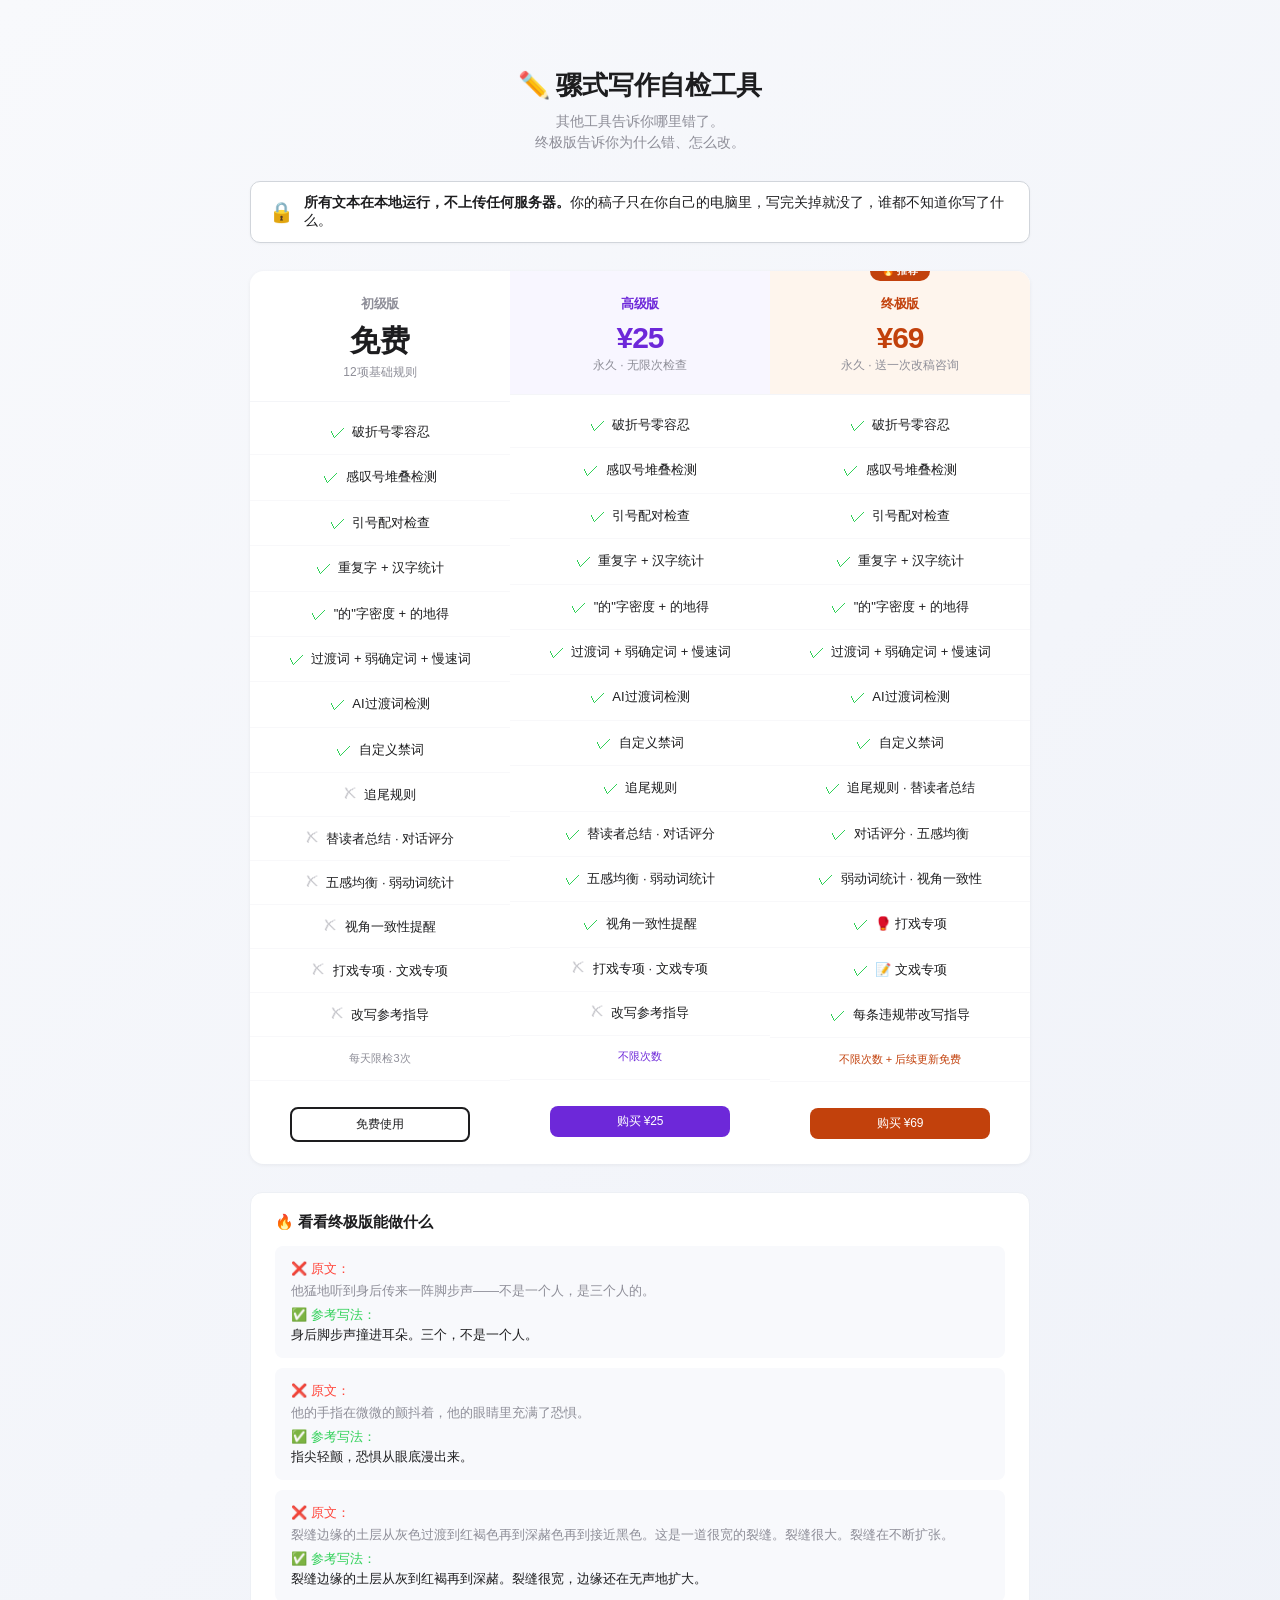
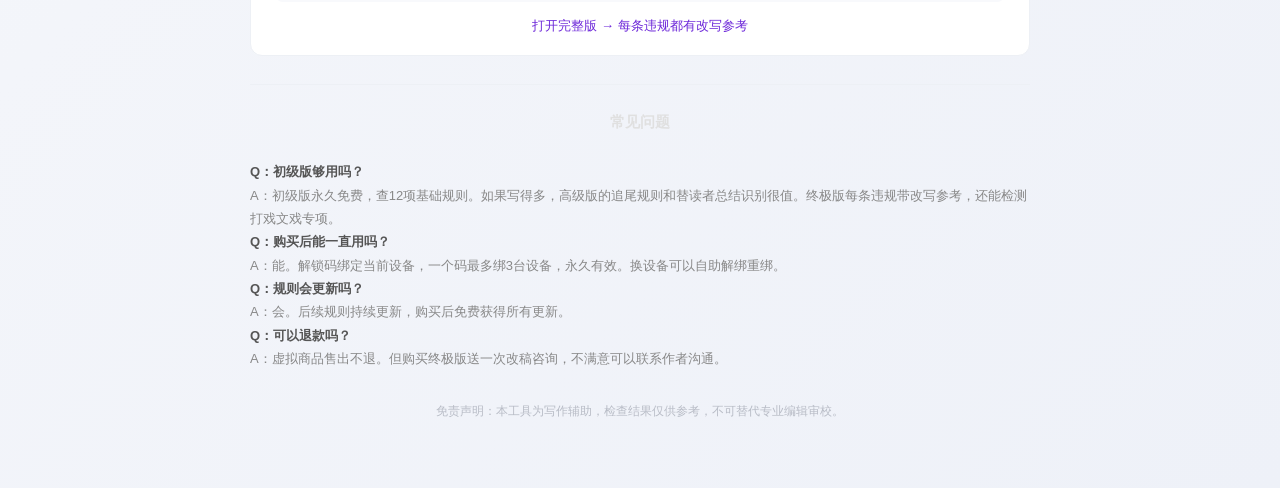
==== index.html @ 4f6eaede "Rename files to English, fix links" ====
<!DOCTYPE html>
<html lang="zh-CN">
<head>
<meta charset="UTF-8">
<meta name="viewport" content="width=device-width, initial-scale=1.0, maximum-scale=1.0, user-scalable=no">
<title>骡式写作自检工具</title>
<style>
*{margin:0;padding:0;box-sizing:border-box}
body{font-family:Inter,'Microsoft YaHei',-apple-system,sans-serif;background:linear-gradient(135deg,#f8f9fc 0%,#eef1f8 100%);color:#1d1d1f;padding:28px;min-height:100vh}
.container{max-width:820px;margin:0 auto;text-align:center;padding:40px 20px}
h1{font-size:26px;color:#1d1d1f;font-weight:600;letter-spacing:-.3px;margin-bottom:8px}
.sub{color:#8e8e98;font-size:14px;margin-bottom:28px;line-height:1.5}
.privacy-badge{background:#fff;border:1px solid #d1d5db;border-radius:10px;padding:12px 18px;margin-bottom:28px;display:flex;align-items:center;gap:10px;font-size:14px;box-shadow:0 1px 3px rgba(0,0,0,.04);text-align:left;justify-content:center}
.privacy-badge strong{white-space:nowrap}
.btn{background:#1d1d1f;color:#fff;border:none;padding:10px 32px;border-radius:8px;font-size:14px;cursor:pointer;display:inline-block;text-decoration:none;transition:all .2s;font-weight:500;letter-spacing:-.1px}
.btn:hover{transform:translateY(-1px);box-shadow:0 4px 12px rgba(0,0,0,.15)}
.btn-sm{padding:7px 20px;font-size:12px}
.btn-outline{background:transparent;border:2px solid #1d1d1f;color:#1d1d1f}
.btn-outline:hover{background:#1d1d1f;color:#fff;box-shadow:0 4px 12px rgba(0,0,0,.15)}
/* ===== 对比表 ===== */
.compare{display:grid;grid-template-columns:1fr 1fr 1fr;border-radius:14px;overflow:hidden;box-shadow:0 1px 4px rgba(0,0,0,.06);margin:24px 0}
.compare-col{background:#fff;padding:0}
.compare-col.featured{background:#fff;position:relative}
.compare-col.popular{background:#fff}
.compare-header{padding:24px 16px 20px;text-align:center;border-bottom:1px solid #f4f5f8}
.compare-header .tier{font-size:13px;font-weight:600;margin-bottom:4px;letter-spacing:-.1px}
.compare-header .price{font-size:30px;font-weight:700;margin:8px 0 2px;letter-spacing:-1px}
.compare-header .price-sub{font-size:12px;color:#8e8e98}
.compare-body{padding:8px 0}
.compare-row{display:flex;align-items:center;justify-content:center;padding:11px 14px;font-size:13px;border-bottom:1px solid #f8f8fa;min-height:44px;text-align:center;color:#1d1d1f;line-height:1.4}
.compare-row .check{color:#30d158;font-size:16px}
.compare-row .cross{color:#c7c7cc;font-size:14px}
.compare-row .warn-icon{color:#ff9f0a;font-size:14px}
.compare-footer{padding:18px 16px 22px;text-align:center}
.compare-footer .btn{width:100%;max-width:180px;text-align:center}
.compare-footer .btn-outline{width:100%;max-width:180px;text-align:center}
.badge-popular{position:absolute;top:-10px;left:50%;transform:translateX(-50%);background:#c2410c;color:#fff;font-size:10px;padding:3px 12px;border-radius:20px;font-weight:600;letter-spacing:.3px}
/* ===== 示例卡片 ===== */
.example-show{background:#fff;border-radius:12px;padding:20px 24px;margin:28px 0;border:1px solid #edf0f5;text-align:left}
.example-show h3{font-size:15px;font-weight:600;margin-bottom:14px;color:#1d1d1f}
.example-item{background:#f8f9fc;border-radius:8px;padding:14px 16px;margin-bottom:10px}
.example-item:last-child{margin-bottom:0}
.example-item .bad{font-size:13px;color:#ff453a;margin-bottom:4px}
.example-item .bad-text{color:#8e8e98;font-size:13px;margin-bottom:6px}
.example-item .good{font-size:13px;color:#30d158;margin-bottom:2px}
.example-item .good-text{color:#1d1d1f;font-size:13px}
.faq{text-align:left;font-size:13px;color:#888;line-height:1.8;margin:28px 0 0}
.faq strong{color:#555}
.footer{margin-top:32px;color:#b8bcc6;font-size:12px}
hr{border:none;border-top:1px solid #edf0f5;margin:28px 0}
/* ===== 响应式：手机适配 ===== */
@media(max-width:640px){
  body{padding:14px}
  h1{font-size:20px}
  .sub{font-size:12px;margin-bottom:18px}
  .container{padding:20px 10px}
  .compare{grid-template-columns:1fr;gap:12px;border-radius:0;box-shadow:none}
  .compare-col{border-radius:12px;box-shadow:0 1px 4px rgba(0,0,0,.06)}
  .badge-popular{position:static;transform:none;display:inline-block;margin-bottom:8px}
  .compare-header{padding:18px 14px 16px}
  .compare-header .price{font-size:26px}
  .compare-row{padding:9px 12px;font-size:12px;min-height:38px}
  .compare-footer{padding:14px 14px 18px}
  .compare-footer .btn,.compare-footer .btn-outline{max-width:100%;padding:11px 0;font-size:14px;min-height:44px}
  .example-show{padding:14px 16px}
  .example-item{padding:10px 12px}
  .example-item .bad-text,.example-item .good-text{font-size:12px}
  .faq{font-size:12px}
  .privacy-badge{padding:10px 14px;font-size:13px;flex-wrap:wrap;justify-content:flex-start}
  .privacy-badge strong{white-space:normal}
}
</style>
</head>
<body>
<div class="container">

<h1>✏️ 骡式写作自检工具</h1>
<p class="sub">其他工具告诉你哪里错了。<br>终极版告诉你为什么错、怎么改。</p>

<div class="privacy-badge">
  <span style="font-size:20px">🔒</span>
  <span><strong>所有文本在本地运行，不上传任何服务器。</strong>你的稿子只在你自己的电脑里，写完关掉就没了，谁都不知道你写了什么。</span>
</div>

<!-- ===== 三栏对比表 ===== -->
<div class="compare">
  <!-- 免费版 -->
  <div class="compare-col">
    <div class="compare-header">
      <div class="tier" style="color:#8e8e98">初级版</div>
      <div style="font-size:30px;font-weight:700;color:#1d1d1f;margin:8px 0 2px">免费</div>
      <div class="price-sub">12项基础规则</div>
    </div>
    <div class="compare-body">
      <div class="compare-row"><span class="check">✓</span>&ensp;破折号零容忍</div>
      <div class="compare-row"><span class="check">✓</span>&ensp;感叹号堆叠检测</div>
      <div class="compare-row"><span class="check">✓</span>&ensp;引号配对检查</div>
      <div class="compare-row"><span class="check">✓</span>&ensp;重复字 + 汉字统计</div>
      <div class="compare-row"><span class="check">✓</span>&ensp;"的"字密度 + 的地得</div>
      <div class="compare-row"><span class="check">✓</span>&ensp;过渡词 + 弱确定词 + 慢速词</div>
      <div class="compare-row"><span class="check">✓</span>&ensp;AI过渡词检测</div>
      <div class="compare-row"><span class="check">✓</span>&ensp;自定义禁词</div>
      <div class="compare-row"><span class="cross">✗</span>&ensp;追尾规则</div>
      <div class="compare-row"><span class="cross">✗</span>&ensp;替读者总结 · 对话评分</div>
      <div class="compare-row"><span class="cross">✗</span>&ensp;五感均衡 · 弱动词统计</div>
      <div class="compare-row"><span class="cross">✗</span>&ensp;视角一致性提醒</div>
      <div class="compare-row"><span class="cross">✗</span>&ensp;打戏专项 · 文戏专项</div>
      <div class="compare-row"><span class="cross">✗</span>&ensp;改写参考指导</div>
      <div class="compare-row" style="color:#8e8e98;font-size:11px">每天限检3次</div>
    </div>
    <div class="compare-footer">
      <a class="btn btn-sm btn-outline" href="free.html">免费使用</a>
    </div>
  </div>

  <!-- 高级版 -->
  <div class="compare-col featured">
    <div class="compare-header" style="background:#f8f6ff">
      <div class="tier" style="color:#6d28d9">高级版</div>
      <div class="price" style="color:#6d28d9">¥25</div>
      <div class="price-sub">永久 · 无限次检查</div>
    </div>
    <div class="compare-body">
      <div class="compare-row"><span class="check">✓</span>&ensp;破折号零容忍</div>
      <div class="compare-row"><span class="check">✓</span>&ensp;感叹号堆叠检测</div>
      <div class="compare-row"><span class="check">✓</span>&ensp;引号配对检查</div>
      <div class="compare-row"><span class="check">✓</span>&ensp;重复字 + 汉字统计</div>
      <div class="compare-row"><span class="check">✓</span>&ensp;"的"字密度 + 的地得</div>
      <div class="compare-row"><span class="check">✓</span>&ensp;过渡词 + 弱确定词 + 慢速词</div>
      <div class="compare-row"><span class="check">✓</span>&ensp;AI过渡词检测</div>
      <div class="compare-row"><span class="check">✓</span>&ensp;自定义禁词</div>
      <div class="compare-row"><span class="check">✓</span>&ensp;追尾规则</div>
      <div class="compare-row"><span class="check">✓</span>&ensp;替读者总结 · 对话评分</div>
      <div class="compare-row"><span class="check">✓</span>&ensp;五感均衡 · 弱动词统计</div>
      <div class="compare-row"><span class="check">✓</span>&ensp;视角一致性提醒</div>
      <div class="compare-row"><span class="cross">✗</span>&ensp;打戏专项 · 文戏专项</div>
      <div class="compare-row"><span class="cross">✗</span>&ensp;改写参考指导</div>
      <div class="compare-row" style="color:#6d28d9;font-size:11px">不限次数</div>
    </div>
    <div class="compare-footer">
      <a class="btn btn-sm" href="shop.html" style="background:#6d28d9">购买 ¥25</a>
    </div>
  </div>

  <!-- 终极版 -->
  <div class="compare-col popular">
    <div class="compare-header" style="background:#fef5ed;position:relative">
      <div class="badge-popular">🔥 推荐</div>
      <div class="tier" style="color:#c2410c">终极版</div>
      <div class="price" style="color:#c2410c">¥69</div>
      <div class="price-sub">永久 · 送一次改稿咨询</div>
    </div>
    <div class="compare-body">
      <div class="compare-row"><span class="check">✓</span>&ensp;破折号零容忍</div>
      <div class="compare-row"><span class="check">✓</span>&ensp;感叹号堆叠检测</div>
      <div class="compare-row"><span class="check">✓</span>&ensp;引号配对检查</div>
      <div class="compare-row"><span class="check">✓</span>&ensp;重复字 + 汉字统计</div>
      <div class="compare-row"><span class="check">✓</span>&ensp;"的"字密度 + 的地得</div>
      <div class="compare-row"><span class="check">✓</span>&ensp;过渡词 + 弱确定词 + 慢速词</div>
      <div class="compare-row"><span class="check">✓</span>&ensp;AI过渡词检测</div>
      <div class="compare-row"><span class="check">✓</span>&ensp;自定义禁词</div>
      <div class="compare-row"><span class="check">✓</span>&ensp;追尾规则 · 替读者总结</div>
      <div class="compare-row"><span class="check">✓</span>&ensp;对话评分 · 五感均衡</div>
      <div class="compare-row"><span class="check">✓</span>&ensp;弱动词统计 · 视角一致性</div>
      <div class="compare-row"><span class="check">✓</span>&ensp;🥊 打戏专项</div>
      <div class="compare-row"><span class="check">✓</span>&ensp;📝 文戏专项</div>
      <div class="compare-row"><span class="check">✓</span>&ensp;每条违规带改写指导</div>
      <div class="compare-row" style="color:#c2410c;font-size:11px">不限次数 + 后续更新免费</div>
    </div>
    <div class="compare-footer">
      <a class="btn btn-sm" href="shop.html" style="background:#c2410c">购买 ¥69</a>
    </div>
  </div>
</div>

<!-- ===== 示例展示 ===== -->
<div class="example-show">
  <h3>🔥 看看终极版能做什么</h3>
  <div class="example-item">
    <div class="bad">❌ 原文：</div>
    <div class="bad-text">他猛地听到身后传来一阵脚步声——不是一个人，是三个人的。</div>
    <div class="good">✅ 参考写法：</div>
    <div class="good-text">身后脚步声撞进耳朵。三个，不是一个人。</div>
  </div>
  <div class="example-item">
    <div class="bad">❌ 原文：</div>
    <div class="bad-text">他的手指在微微的颤抖着，他的眼睛里充满了恐惧。</div>
    <div class="good">✅ 参考写法：</div>
    <div class="good-text">指尖轻颤，恐惧从眼底漫出来。</div>
  </div>
  <div class="example-item">
    <div class="bad">❌ 原文：</div>
    <div class="bad-text">裂缝边缘的土层从灰色过渡到红褐色再到深赭色再到接近黑色。这是一道很宽的裂缝。裂缝很大。裂缝在不断扩张。</div>
    <div class="good">✅ 参考写法：</div>
    <div class="good-text">裂缝边缘的土层从灰到红褐再到深赭。裂缝很宽，边缘还在无声地扩大。</div>
  </div>
  <div style="text-align:center;margin-top:14px">
    <a href="pro.html" style="color:#6d28d9;font-size:13px;text-decoration:none">打开完整版 → 每条违规都有改写参考</a>
  </div>
</div>

<hr>

<h2 style="color:#e0e0e0;font-size:15px;margin-bottom:12px">常见问题</h2>
<div class="faq">
  <p><strong>Q：初级版够用吗？</strong><br>A：初级版永久免费，查12项基础规则。如果写得多，高级版的追尾规则和替读者总结识别很值。终极版每条违规带改写参考，还能检测打戏文戏专项。</p>
  <p><strong>Q：购买后能一直用吗？</strong><br>A：能。解锁码绑定当前设备，一个码最多绑3台设备，永久有效。换设备可以自助解绑重绑。</p>
  <p><strong>Q：规则会更新吗？</strong><br>A：会。后续规则持续更新，购买后免费获得所有更新。</p>
  <p><strong>Q：可以退款吗？</strong><br>A：虚拟商品售出不退。但购买终极版送一次改稿咨询，不满意可以联系作者沟通。</p>
</div>

<div class="footer">免责声明：本工具为写作辅助，检查结果仅供参考，不可替代专业编辑审校。</div>
</div>
</body>
</html>
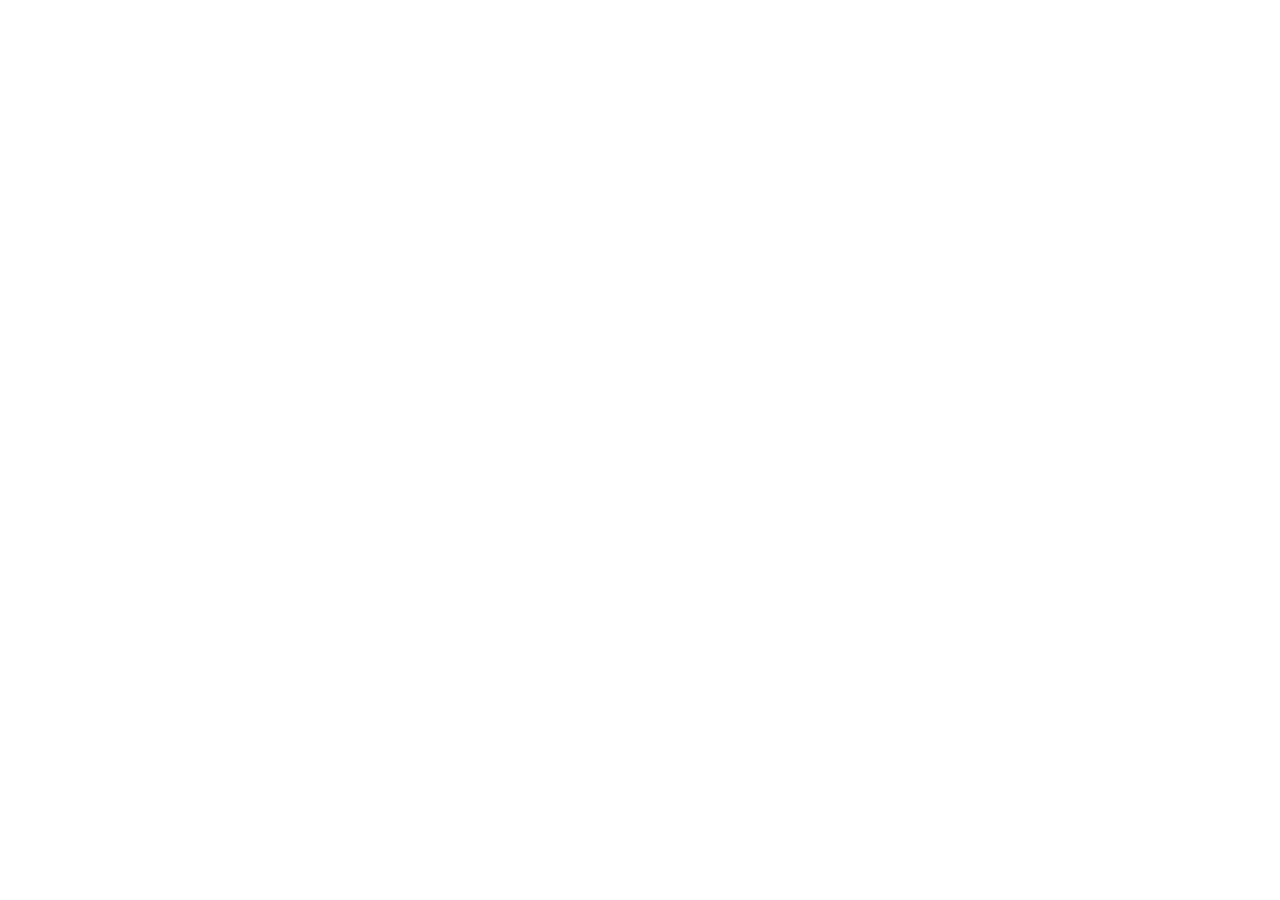
==== commit 4fdd234f: "redirect" ====
--- a/index.html
+++ b/index.html
@@ -1,215 +1 @@
-<!DOCTYPE html>
-<html lang="zh-CN">
-<head>
-<meta charset="UTF-8">
-<meta name="viewport" content="width=device-width, initial-scale=1.0, maximum-scale=1.0, user-scalable=no">
-<title>骡式写作自检工具</title>
-<style>
-*{margin:0;padding:0;box-sizing:border-box}
-body{font-family:Inter,'Microsoft YaHei',-apple-system,sans-serif;background:linear-gradient(135deg,#f8f9fc 0%,#eef1f8 100%);color:#1d1d1f;padding:28px;min-height:100vh}
-.container{max-width:820px;margin:0 auto;text-align:center;padding:40px 20px}
-h1{font-size:26px;color:#1d1d1f;font-weight:600;letter-spacing:-.3px;margin-bottom:8px}
-.sub{color:#8e8e98;font-size:14px;margin-bottom:28px;line-height:1.5}
-.privacy-badge{background:#fff;border:1px solid #d1d5db;border-radius:10px;padding:12px 18px;margin-bottom:28px;display:flex;align-items:center;gap:10px;font-size:14px;box-shadow:0 1px 3px rgba(0,0,0,.04);text-align:left;justify-content:center}
-.privacy-badge strong{white-space:nowrap}
-.btn{background:#1d1d1f;color:#fff;border:none;padding:10px 32px;border-radius:8px;font-size:14px;cursor:pointer;display:inline-block;text-decoration:none;transition:all .2s;font-weight:500;letter-spacing:-.1px}
-.btn:hover{transform:translateY(-1px);box-shadow:0 4px 12px rgba(0,0,0,.15)}
-.btn-sm{padding:7px 20px;font-size:12px}
-.btn-outline{background:transparent;border:2px solid #1d1d1f;color:#1d1d1f}
-.btn-outline:hover{background:#1d1d1f;color:#fff;box-shadow:0 4px 12px rgba(0,0,0,.15)}
-/* ===== 对比表 ===== */
-.compare{display:grid;grid-template-columns:1fr 1fr 1fr;border-radius:14px;overflow:hidden;box-shadow:0 1px 4px rgba(0,0,0,.06);margin:24px 0}
-.compare-col{background:#fff;padding:0}
-.compare-col.featured{background:#fff;position:relative}
-.compare-col.popular{background:#fff}
-.compare-header{padding:24px 16px 20px;text-align:center;border-bottom:1px solid #f4f5f8}
-.compare-header .tier{font-size:13px;font-weight:600;margin-bottom:4px;letter-spacing:-.1px}
-.compare-header .price{font-size:30px;font-weight:700;margin:8px 0 2px;letter-spacing:-1px}
-.compare-header .price-sub{font-size:12px;color:#8e8e98}
-.compare-body{padding:8px 0}
-.compare-row{display:flex;align-items:center;justify-content:center;padding:11px 14px;font-size:13px;border-bottom:1px solid #f8f8fa;min-height:44px;text-align:center;color:#1d1d1f;line-height:1.4}
-.compare-row .check{color:#30d158;font-size:16px}
-.compare-row .cross{color:#c7c7cc;font-size:14px}
-.compare-row .warn-icon{color:#ff9f0a;font-size:14px}
-.compare-footer{padding:18px 16px 22px;text-align:center}
-.compare-footer .btn{width:100%;max-width:180px;text-align:center}
-.compare-footer .btn-outline{width:100%;max-width:180px;text-align:center}
-.badge-popular{position:absolute;top:-10px;left:50%;transform:translateX(-50%);background:#c2410c;color:#fff;font-size:10px;padding:3px 12px;border-radius:20px;font-weight:600;letter-spacing:.3px}
-/* ===== 示例卡片 ===== */
-.example-show{background:#fff;border-radius:12px;padding:20px 24px;margin:28px 0;border:1px solid #edf0f5;text-align:left}
-.example-show h3{font-size:15px;font-weight:600;margin-bottom:14px;color:#1d1d1f}
-.example-item{background:#f8f9fc;border-radius:8px;padding:14px 16px;margin-bottom:10px}
-.example-item:last-child{margin-bottom:0}
-.example-item .bad{font-size:13px;color:#ff453a;margin-bottom:4px}
-.example-item .bad-text{color:#8e8e98;font-size:13px;margin-bottom:6px}
-.example-item .good{font-size:13px;color:#30d158;margin-bottom:2px}
-.example-item .good-text{color:#1d1d1f;font-size:13px}
-.faq{text-align:left;font-size:13px;color:#888;line-height:1.8;margin:28px 0 0}
-.faq strong{color:#555}
-.footer{margin-top:32px;color:#b8bcc6;font-size:12px}
-hr{border:none;border-top:1px solid #edf0f5;margin:28px 0}
-/* ===== 响应式：手机适配 ===== */
-@media(max-width:640px){
-  body{padding:14px}
-  h1{font-size:20px}
-  .sub{font-size:12px;margin-bottom:18px}
-  .container{padding:20px 10px}
-  .compare{grid-template-columns:1fr;gap:12px;border-radius:0;box-shadow:none}
-  .compare-col{border-radius:12px;box-shadow:0 1px 4px rgba(0,0,0,.06)}
-  .badge-popular{position:static;transform:none;display:inline-block;margin-bottom:8px}
-  .compare-header{padding:18px 14px 16px}
-  .compare-header .price{font-size:26px}
-  .compare-row{padding:9px 12px;font-size:12px;min-height:38px}
-  .compare-footer{padding:14px 14px 18px}
-  .compare-footer .btn,.compare-footer .btn-outline{max-width:100%;padding:11px 0;font-size:14px;min-height:44px}
-  .example-show{padding:14px 16px}
-  .example-item{padding:10px 12px}
-  .example-item .bad-text,.example-item .good-text{font-size:12px}
-  .faq{font-size:12px}
-  .privacy-badge{padding:10px 14px;font-size:13px;flex-wrap:wrap;justify-content:flex-start}
-  .privacy-badge strong{white-space:normal}
-}
-</style>
-</head>
-<body>
-<div class="container">
-
-<h1>✏️ 骡式写作自检工具</h1>
-<p class="sub">其他工具告诉你哪里错了。<br>终极版告诉你为什么错、怎么改。</p>
-
-<div class="privacy-badge">
-  <span style="font-size:20px">🔒</span>
-  <span><strong>所有文本在本地运行，不上传任何服务器。</strong>你的稿子只在你自己的电脑里，写完关掉就没了，谁都不知道你写了什么。</span>
-</div>
-
-<!-- ===== 三栏对比表 ===== -->
-<div class="compare">
-  <!-- 免费版 -->
-  <div class="compare-col">
-    <div class="compare-header">
-      <div class="tier" style="color:#8e8e98">初级版</div>
-      <div style="font-size:30px;font-weight:700;color:#1d1d1f;margin:8px 0 2px">免费</div>
-      <div class="price-sub">12项基础规则</div>
-    </div>
-    <div class="compare-body">
-      <div class="compare-row"><span class="check">✓</span>&ensp;破折号零容忍</div>
-      <div class="compare-row"><span class="check">✓</span>&ensp;感叹号堆叠检测</div>
-      <div class="compare-row"><span class="check">✓</span>&ensp;引号配对检查</div>
-      <div class="compare-row"><span class="check">✓</span>&ensp;重复字 + 汉字统计</div>
-      <div class="compare-row"><span class="check">✓</span>&ensp;"的"字密度 + 的地得</div>
-      <div class="compare-row"><span class="check">✓</span>&ensp;过渡词 + 弱确定词 + 慢速词</div>
-      <div class="compare-row"><span class="check">✓</span>&ensp;AI过渡词检测</div>
-      <div class="compare-row"><span class="check">✓</span>&ensp;自定义禁词</div>
-      <div class="compare-row"><span class="cross">✗</span>&ensp;追尾规则</div>
-      <div class="compare-row"><span class="cross">✗</span>&ensp;替读者总结 · 对话评分</div>
-      <div class="compare-row"><span class="cross">✗</span>&ensp;五感均衡 · 弱动词统计</div>
-      <div class="compare-row"><span class="cross">✗</span>&ensp;视角一致性提醒</div>
-      <div class="compare-row"><span class="cross">✗</span>&ensp;打戏专项 · 文戏专项</div>
-      <div class="compare-row"><span class="cross">✗</span>&ensp;改写参考指导</div>
-      <div class="compare-row" style="color:#8e8e98;font-size:11px">每天限检3次</div>
-    </div>
-    <div class="compare-footer">
-      <a class="btn btn-sm btn-outline" href="free.html">免费使用</a>
-    </div>
-  </div>
-
-  <!-- 高级版 -->
-  <div class="compare-col featured">
-    <div class="compare-header" style="background:#f8f6ff">
-      <div class="tier" style="color:#6d28d9">高级版</div>
-      <div class="price" style="color:#6d28d9">¥25</div>
-      <div class="price-sub">永久 · 无限次检查</div>
-    </div>
-    <div class="compare-body">
-      <div class="compare-row"><span class="check">✓</span>&ensp;破折号零容忍</div>
-      <div class="compare-row"><span class="check">✓</span>&ensp;感叹号堆叠检测</div>
-      <div class="compare-row"><span class="check">✓</span>&ensp;引号配对检查</div>
-      <div class="compare-row"><span class="check">✓</span>&ensp;重复字 + 汉字统计</div>
-      <div class="compare-row"><span class="check">✓</span>&ensp;"的"字密度 + 的地得</div>
-      <div class="compare-row"><span class="check">✓</span>&ensp;过渡词 + 弱确定词 + 慢速词</div>
-      <div class="compare-row"><span class="check">✓</span>&ensp;AI过渡词检测</div>
-      <div class="compare-row"><span class="check">✓</span>&ensp;自定义禁词</div>
-      <div class="compare-row"><span class="check">✓</span>&ensp;追尾规则</div>
-      <div class="compare-row"><span class="check">✓</span>&ensp;替读者总结 · 对话评分</div>
-      <div class="compare-row"><span class="check">✓</span>&ensp;五感均衡 · 弱动词统计</div>
-      <div class="compare-row"><span class="check">✓</span>&ensp;视角一致性提醒</div>
-      <div class="compare-row"><span class="cross">✗</span>&ensp;打戏专项 · 文戏专项</div>
-      <div class="compare-row"><span class="cross">✗</span>&ensp;改写参考指导</div>
-      <div class="compare-row" style="color:#6d28d9;font-size:11px">不限次数</div>
-    </div>
-    <div class="compare-footer">
-      <a class="btn btn-sm" href="shop.html" style="background:#6d28d9">购买 ¥25</a>
-    </div>
-  </div>
-
-  <!-- 终极版 -->
-  <div class="compare-col popular">
-    <div class="compare-header" style="background:#fef5ed;position:relative">
-      <div class="badge-popular">🔥 推荐</div>
-      <div class="tier" style="color:#c2410c">终极版</div>
-      <div class="price" style="color:#c2410c">¥69</div>
-      <div class="price-sub">永久 · 送一次改稿咨询</div>
-    </div>
-    <div class="compare-body">
-      <div class="compare-row"><span class="check">✓</span>&ensp;破折号零容忍</div>
-      <div class="compare-row"><span class="check">✓</span>&ensp;感叹号堆叠检测</div>
-      <div class="compare-row"><span class="check">✓</span>&ensp;引号配对检查</div>
-      <div class="compare-row"><span class="check">✓</span>&ensp;重复字 + 汉字统计</div>
-      <div class="compare-row"><span class="check">✓</span>&ensp;"的"字密度 + 的地得</div>
-      <div class="compare-row"><span class="check">✓</span>&ensp;过渡词 + 弱确定词 + 慢速词</div>
-      <div class="compare-row"><span class="check">✓</span>&ensp;AI过渡词检测</div>
-      <div class="compare-row"><span class="check">✓</span>&ensp;自定义禁词</div>
-      <div class="compare-row"><span class="check">✓</span>&ensp;追尾规则 · 替读者总结</div>
-      <div class="compare-row"><span class="check">✓</span>&ensp;对话评分 · 五感均衡</div>
-      <div class="compare-row"><span class="check">✓</span>&ensp;弱动词统计 · 视角一致性</div>
-      <div class="compare-row"><span class="check">✓</span>&ensp;🥊 打戏专项</div>
-      <div class="compare-row"><span class="check">✓</span>&ensp;📝 文戏专项</div>
-      <div class="compare-row"><span class="check">✓</span>&ensp;每条违规带改写指导</div>
-      <div class="compare-row" style="color:#c2410c;font-size:11px">不限次数 + 后续更新免费</div>
-    </div>
-    <div class="compare-footer">
-      <a class="btn btn-sm" href="shop.html" style="background:#c2410c">购买 ¥69</a>
-    </div>
-  </div>
-</div>
-
-<!-- ===== 示例展示 ===== -->
-<div class="example-show">
-  <h3>🔥 看看终极版能做什么</h3>
-  <div class="example-item">
-    <div class="bad">❌ 原文：</div>
-    <div class="bad-text">他猛地听到身后传来一阵脚步声——不是一个人，是三个人的。</div>
-    <div class="good">✅ 参考写法：</div>
-    <div class="good-text">身后脚步声撞进耳朵。三个，不是一个人。</div>
-  </div>
-  <div class="example-item">
-    <div class="bad">❌ 原文：</div>
-    <div class="bad-text">他的手指在微微的颤抖着，他的眼睛里充满了恐惧。</div>
-    <div class="good">✅ 参考写法：</div>
-    <div class="good-text">指尖轻颤，恐惧从眼底漫出来。</div>
-  </div>
-  <div class="example-item">
-    <div class="bad">❌ 原文：</div>
-    <div class="bad-text">裂缝边缘的土层从灰色过渡到红褐色再到深赭色再到接近黑色。这是一道很宽的裂缝。裂缝很大。裂缝在不断扩张。</div>
-    <div class="good">✅ 参考写法：</div>
-    <div class="good-text">裂缝边缘的土层从灰到红褐再到深赭。裂缝很宽，边缘还在无声地扩大。</div>
-  </div>
-  <div style="text-align:center;margin-top:14px">
-    <a href="pro.html" style="color:#6d28d9;font-size:13px;text-decoration:none">打开完整版 → 每条违规都有改写参考</a>
-  </div>
-</div>
-
-<hr>
-
-<h2 style="color:#e0e0e0;font-size:15px;margin-bottom:12px">常见问题</h2>
-<div class="faq">
-  <p><strong>Q：初级版够用吗？</strong><br>A：初级版永久免费，查12项基础规则。如果写得多，高级版的追尾规则和替读者总结识别很值。终极版每条违规带改写参考，还能检测打戏文戏专项。</p>
-  <p><strong>Q：购买后能一直用吗？</strong><br>A：能。解锁码绑定当前设备，一个码最多绑3台设备，永久有效。换设备可以自助解绑重绑。</p>
-  <p><strong>Q：规则会更新吗？</strong><br>A：会。后续规则持续更新，购买后免费获得所有更新。</p>
-  <p><strong>Q：可以退款吗？</strong><br>A：虚拟商品售出不退。但购买终极版送一次改稿咨询，不满意可以联系作者沟通。</p>
-</div>
-
-<div class="footer">免责声明：本工具为写作辅助，检查结果仅供参考，不可替代专业编辑审校。</div>
-</div>
-</body>
-</html>
+<!DOCTYPE html><html lang="zh-CN"><head><meta charset="UTF-8"><meta http-equiv="refresh" content="0;url=https://yangnianluo.top/"><title>骡马写作助手</title></head><body><p>已迁移至 <a href="https://yangnianluo.top/">yangnianluo.top</a></p></body></html>
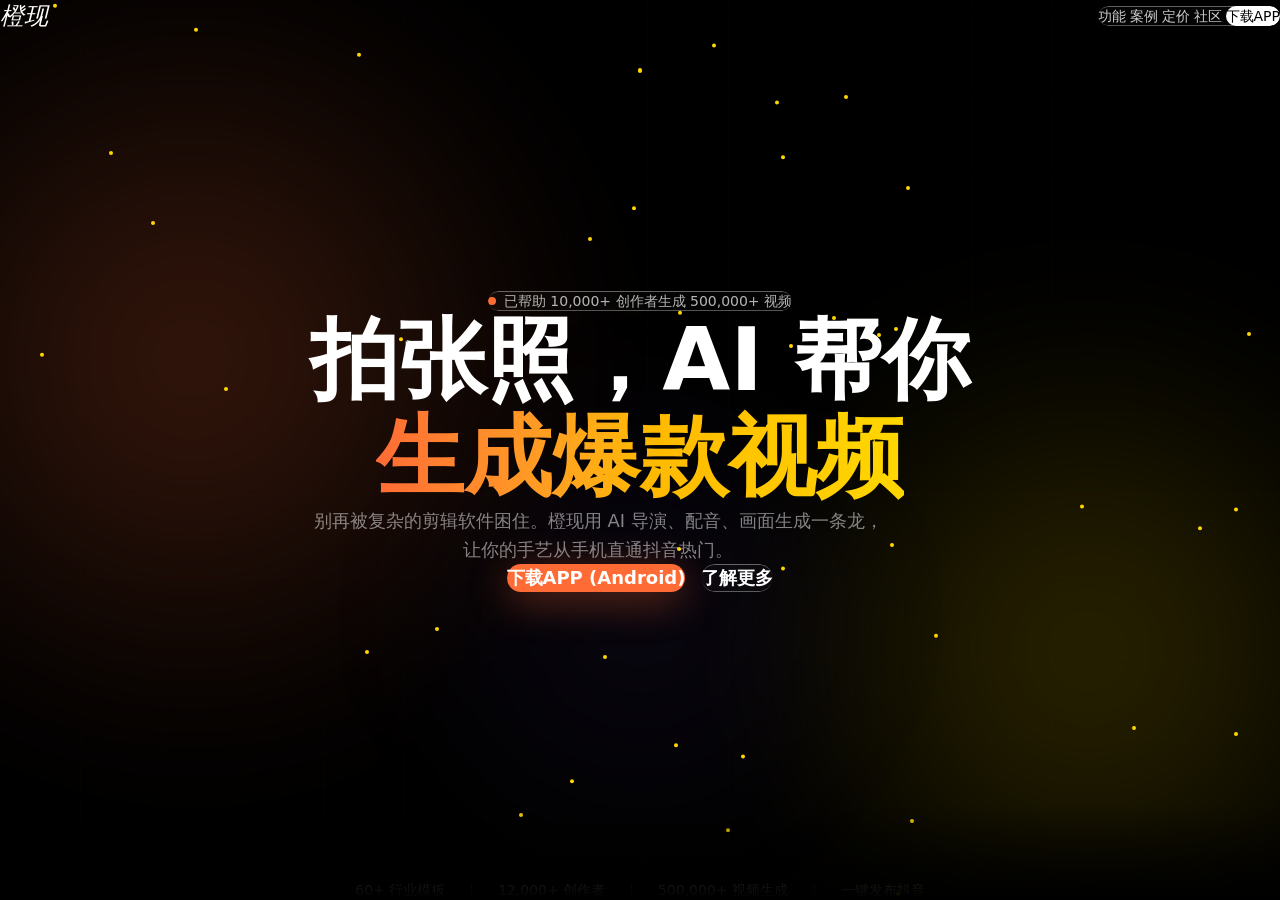
==== commit 3946f7c1: "landing page" ====
--- a/index.html
+++ b/index.html
@@ -1 +1,14 @@
-<!DOCTYPE html><html lang="zh-CN"><head><meta charset="UTF-8"><meta http-equiv="refresh" content="0;url=https://yangnianluo.top/"><title>骡马写作助手</title></head><body><p>已迁移至 <a href="https://yangnianluo.top/">yangnianluo.top</a></p></body></html>+<!doctype html>
+<html lang="zh-CN">
+  <head>
+    <meta charset="UTF-8" />
+    <meta name="viewport" content="width=device-width, initial-scale=1.0, maximum-scale=1.0, user-scalable=no" />
+    <title>橙现 — 拍张照，AI帮你生成爆款视频</title>
+    <meta name="description" content="拍张照+录句话→AI自动生成爆款视频。从手机到抖音，一步都不用多走。" />
+    <script type="module" crossorigin src="/assets/index-DAN-Uns0.js"></script>
+    <link rel="stylesheet" crossorigin href="/assets/index-BzjfJZVO.css">
+  </head>
+  <body class="bg-black text-white">
+    <div id="root"></div>
+  </body>
+</html>
--- a/assets/index-BzjfJZVO.css
+++ b/assets/index-BzjfJZVO.css
@@ -0,0 +1 @@
+/*! tailwindcss v4.3.2 | MIT License | https://tailwindcss.com */@layer properties{@supports (((-webkit-hyphens:none)) and (not (margin-trim:inline))) or ((-moz-orient:inline) and (not (color:rgb(from red r g b)))){*,:before,:after,::backdrop{--tw-translate-x:0;--tw-translate-y:0;--tw-translate-z:0;--tw-scale-x:1;--tw-scale-y:1;--tw-scale-z:1;--tw-rotate-x:initial;--tw-rotate-y:initial;--tw-rotate-z:initial;--tw-skew-x:initial;--tw-skew-y:initial;--tw-scroll-snap-strictness:proximity;--tw-border-style:solid;--tw-gradient-position:initial;--tw-gradient-from:#0000;--tw-gradient-via:#0000;--tw-gradient-to:#0000;--tw-gradient-stops:initial;--tw-gradient-via-stops:initial;--tw-gradient-from-position:0%;--tw-gradient-via-position:50%;--tw-gradient-to-position:100%;--tw-leading:initial;--tw-font-weight:initial;--tw-tracking:initial;--tw-shadow:0 0 #0000;--tw-shadow-color:initial;--tw-shadow-alpha:100%;--tw-inset-shadow:0 0 #0000;--tw-inset-shadow-color:initial;--tw-inset-shadow-alpha:100%;--tw-ring-color:initial;--tw-ring-shadow:0 0 #0000;--tw-inset-ring-color:initial;--tw-inset-ring-shadow:0 0 #0000;--tw-ring-inset:initial;--tw-ring-offset-width:0px;--tw-ring-offset-color:#fff;--tw-ring-offset-shadow:0 0 #0000;--tw-blur:initial;--tw-brightness:initial;--tw-contrast:initial;--tw-grayscale:initial;--tw-hue-rotate:initial;--tw-invert:initial;--tw-opacity:initial;--tw-saturate:initial;--tw-sepia:initial;--tw-drop-shadow:initial;--tw-drop-shadow-color:initial;--tw-drop-shadow-alpha:100%;--tw-drop-shadow-size:initial;--tw-backdrop-blur:initial;--tw-backdrop-brightness:initial;--tw-backdrop-contrast:initial;--tw-backdrop-grayscale:initial;--tw-backdrop-hue-rotate:initial;--tw-backdrop-invert:initial;--tw-backdrop-opacity:initial;--tw-backdrop-saturate:initial;--tw-backdrop-sepia:initial;--tw-duration:initial;--tw-ease:initial}}}@layer theme{:root,:host{--font-sans:ui-sans-serif, system-ui, sans-serif, "Apple Color Emoji", "Segoe UI Emoji", "Segoe UI Symbol", "Noto Color Emoji";--font-mono:ui-monospace, SFMono-Regular, Menlo, Monaco, Consolas, "Liberation Mono", "Courier New", monospace;--color-red-500:oklch(63.7% .237 25.331);--color-orange-600:oklch(64.6% .222 41.116);--color-green-600:oklch(62.7% .194 149.214);--color-emerald-500:oklch(69.6% .17 162.48);--color-cyan-500:oklch(71.5% .143 215.221);--color-blue-600:oklch(54.6% .245 262.881);--color-purple-600:oklch(55.8% .288 302.321);--color-pink-500:oklch(65.6% .241 354.308);--color-black:#000;--color-white:#fff;--spacing:.25rem;--container-md:28rem;--container-xl:36rem;--container-2xl:42rem;--container-3xl:48rem;--container-4xl:56rem;--container-5xl:64rem;--container-6xl:72rem;--container-7xl:80rem;--text-xs:.75rem;--text-xs--line-height:calc(1 / .75);--text-sm:.875rem;--text-sm--line-height:calc(1.25 / .875);--text-base:1rem;--text-base--line-height: 1.5 ;--text-lg:1.125rem;--text-lg--line-height:calc(1.75 / 1.125);--text-xl:1.25rem;--text-xl--line-height:calc(1.75 / 1.25);--text-2xl:1.5rem;--text-2xl--line-height:calc(2 / 1.5);--text-3xl:1.875rem;--text-3xl--line-height: 1.2 ;--text-4xl:2.25rem;--text-4xl--line-height:calc(2.5 / 2.25);--text-5xl:3rem;--text-5xl--line-height:1;--text-6xl:3.75rem;--text-6xl--line-height:1;--text-7xl:4.5rem;--text-7xl--line-height:1;--font-weight-light:300;--font-weight-medium:500;--font-weight-semibold:600;--font-weight-bold:700;--font-weight-black:900;--tracking-tight:-.025em;--leading-tight:1.25;--leading-snug:1.375;--leading-relaxed:1.625;--radius-3xl:1.5rem;--ease-in:cubic-bezier(.4, 0, 1, 1);--ease-out:cubic-bezier(0, 0, .2, 1);--ease-in-out:cubic-bezier(.4, 0, .2, 1);--animate-pulse:pulse 2s cubic-bezier(.4, 0, .6, 1) infinite;--blur-sm:8px;--blur-xl:24px;--blur-3xl:64px;--default-transition-duration:.15s;--default-transition-timing-function:cubic-bezier(.4, 0, .2, 1);--default-font-family:var(--font-sans);--default-mono-font-family:var(--font-mono);--color-brand:#ff6b35;--color-gold:gold;--color-dark:#1a1a2e;--color-gray:#8a8a9a;--color-card:#252540;--font-heading:system-ui, -apple-system, "PingFang SC", "Noto Sans SC", sans-serif;--font-body:system-ui, -apple-system, "Noto Sans SC", sans-serif}}@layer base{*,:after,:before,::backdrop{box-sizing:border-box;border:0 solid;margin:0;padding:0}::file-selector-button{box-sizing:border-box;border:0 solid;margin:0;padding:0}html,:host{-webkit-text-size-adjust:100%;-moz-tab-size:4;tab-size:4;line-height:1.5;font-family:var(--default-font-family,ui-sans-serif, system-ui, sans-serif, "Apple Color Emoji", "Segoe UI Emoji", "Segoe UI Symbol", "Noto Color Emoji");font-feature-settings:var(--default-font-feature-settings,normal);font-variation-settings:var(--default-font-variation-settings,normal);-webkit-tap-highlight-color:transparent}hr{height:0;color:inherit;border-top-width:1px}abbr:where([title]){-webkit-text-decoration:underline dotted;text-decoration:underline dotted}h1,h2,h3,h4,h5,h6{font-size:inherit;font-weight:inherit}a{color:inherit;-webkit-text-decoration:inherit;text-decoration:inherit}b,strong{font-weight:bolder}code,kbd,samp,pre{font-family:var(--default-mono-font-family,ui-monospace, SFMono-Regular, Menlo, Monaco, Consolas, "Liberation Mono", "Courier New", monospace);font-feature-settings:var(--default-mono-font-feature-settings,normal);font-variation-settings:var(--default-mono-font-variation-settings,normal);font-size:1em}small{font-size:80%}sub,sup{vertical-align:baseline;font-size:75%;line-height:0;position:relative}sub{bottom:-.25em}sup{top:-.5em}table{text-indent:0;border-color:inherit;border-collapse:collapse}:-moz-focusring{outline:auto}progress{vertical-align:baseline}summary{display:list-item}ol,ul,menu{list-style:none}img,svg,video,canvas,audio,iframe,embed,object{vertical-align:middle;display:block}img,video{max-width:100%;height:auto}button,input,select,optgroup,textarea{font:inherit;font-feature-settings:inherit;font-variation-settings:inherit;letter-spacing:inherit;color:inherit;opacity:1;background-color:#0000;border-radius:0}::file-selector-button{font:inherit;font-feature-settings:inherit;font-variation-settings:inherit;letter-spacing:inherit;color:inherit;opacity:1;background-color:#0000;border-radius:0}:where(select:is([multiple],[size])) optgroup{font-weight:bolder}:where(select:is([multiple],[size])) optgroup option{padding-inline-start:20px}::file-selector-button{margin-inline-end:4px}::placeholder{opacity:1}@supports (not ((-webkit-appearance:-apple-pay-button))) or (contain-intrinsic-size:1px){::placeholder{color:currentColor}@supports (color:color-mix(in lab,red,red)){::placeholder{color:color-mix(in oklab,currentcolor 50%,transparent)}}}textarea{resize:vertical}::-webkit-search-decoration{-webkit-appearance:none}::-webkit-date-and-time-value{min-height:1lh;text-align:inherit}::-webkit-datetime-edit{display:inline-flex}::-webkit-datetime-edit-fields-wrapper{padding:0}::-webkit-datetime-edit{padding-block:0}::-webkit-datetime-edit-year-field{padding-block:0}::-webkit-datetime-edit-month-field{padding-block:0}::-webkit-datetime-edit-day-field{padding-block:0}::-webkit-datetime-edit-hour-field{padding-block:0}::-webkit-datetime-edit-minute-field{padding-block:0}::-webkit-datetime-edit-second-field{padding-block:0}::-webkit-datetime-edit-millisecond-field{padding-block:0}::-webkit-datetime-edit-meridiem-field{padding-block:0}::-webkit-calendar-picker-indicator{line-height:1}:-moz-ui-invalid{box-shadow:none}button,input:where([type=button],[type=reset],[type=submit]){-webkit-appearance:button;-moz-appearance:button;appearance:button}::file-selector-button{-webkit-appearance:button;-moz-appearance:button;appearance:button}::-webkit-inner-spin-button{height:auto}::-webkit-outer-spin-button{height:auto}[hidden]:where(:not([hidden=until-found])){display:none!important}}@layer components;@layer utilities{.pointer-events-none{pointer-events:none}.visible{visibility:visible}.absolute{position:absolute}.fixed{position:fixed}.relative{position:relative}.static{position:static}.inset-0{top:0;right:0;bottom:0;left:0}.top-0{top:0}.top-4{top:calc(var(--spacing) * 4)}.top-6{top:calc(var(--spacing) * 6)}.top-\[-10\%\]{top:-10%}.top-\[40\%\]{top:40%}.right-0{right:0}.right-8{right:calc(var(--spacing) * 8)}.right-\[-15\%\]{right:-15%}.bottom-0{bottom:0}.bottom-\[-15\%\]{bottom:-15%}.left-0{left:0}.left-1\/2{left:50%}.left-\[-20\%\]{left:-20%}.left-\[50\%\]{left:50%}.z-0{z-index:0}.z-10{z-index:10}.z-40{z-index:40}.z-50{z-index:50}.mx-auto{margin-inline:auto}.mt-2{margin-top:calc(var(--spacing) * 2)}.mt-3{margin-top:calc(var(--spacing) * 3)}.mt-4{margin-top:calc(var(--spacing) * 4)}.mt-6{margin-top:calc(var(--spacing) * 6)}.mt-8{margin-top:calc(var(--spacing) * 8)}.mt-10{margin-top:calc(var(--spacing) * 10)}.mt-16{margin-top:calc(var(--spacing) * 16)}.mt-20{margin-top:calc(var(--spacing) * 20)}.mb-3{margin-bottom:calc(var(--spacing) * 3)}.mb-6{margin-bottom:calc(var(--spacing) * 6)}.mb-8{margin-bottom:calc(var(--spacing) * 8)}.mb-16{margin-bottom:calc(var(--spacing) * 16)}.mb-20{margin-bottom:calc(var(--spacing) * 20)}.mb-auto{margin-bottom:auto}.ml-2{margin-left:calc(var(--spacing) * 2)}.contents{display:contents}.flex{display:flex}.grid{display:grid}.hidden{display:none}.inline-block{display:inline-block}.inline-flex{display:inline-flex}.h-0\.5{height:calc(var(--spacing) * .5)}.h-1{height:var(--spacing)}.h-2{height:calc(var(--spacing) * 2)}.h-4{height:calc(var(--spacing) * 4)}.h-5{height:calc(var(--spacing) * 5)}.h-6{height:calc(var(--spacing) * 6)}.h-7{height:calc(var(--spacing) * 7)}.h-11{height:calc(var(--spacing) * 11)}.h-12{height:calc(var(--spacing) * 12)}.h-14{height:calc(var(--spacing) * 14)}.h-24{height:calc(var(--spacing) * 24)}.h-48{height:calc(var(--spacing) * 48)}.h-\[40vw\]{height:40vw}.h-\[60vw\]{height:60vw}.h-\[70vw\]{height:70vw}.h-full{height:100%}.h-screen{height:100vh}.min-h-\[60vh\]{min-height:60vh}.min-h-\[360px\]{min-height:360px}.min-h-screen{min-height:100vh}.w-0{width:0}.w-1{width:var(--spacing)}.w-2{width:calc(var(--spacing) * 2)}.w-4{width:calc(var(--spacing) * 4)}.w-5{width:calc(var(--spacing) * 5)}.w-6{width:calc(var(--spacing) * 6)}.w-7{width:calc(var(--spacing) * 7)}.w-11{width:calc(var(--spacing) * 11)}.w-12{width:calc(var(--spacing) * 12)}.w-14{width:calc(var(--spacing) * 14)}.w-\[40vw\]{width:40vw}.w-\[60vw\]{width:60vw}.w-\[70vw\]{width:70vw}.w-\[200px\]{width:200px}.w-\[280px\]{width:280px}.w-full{width:100%}.max-w-2xl{max-width:var(--container-2xl)}.max-w-3xl{max-width:var(--container-3xl)}.max-w-4xl{max-width:var(--container-4xl)}.max-w-5xl{max-width:var(--container-5xl)}.max-w-6xl{max-width:var(--container-6xl)}.max-w-7xl{max-width:var(--container-7xl)}.max-w-\[32ch\]{max-width:32ch}.max-w-\[70\%\]{max-width:70%}.max-w-md{max-width:var(--container-md)}.max-w-xl{max-width:var(--container-xl)}.flex-1{flex:1}.flex-shrink-0{flex-shrink:0}.-translate-x-1\/2{--tw-translate-x: -50% ;translate:var(--tw-translate-x) var(--tw-translate-y)}.scale-75{--tw-scale-x:75%;--tw-scale-y:75%;--tw-scale-z:75%;scale:var(--tw-scale-x) var(--tw-scale-y)}.scale-100{--tw-scale-x:100%;--tw-scale-y:100%;--tw-scale-z:100%;scale:var(--tw-scale-x) var(--tw-scale-y)}.-rotate-90{rotate:-90deg}.rotate-0{rotate:0deg}.rotate-90{rotate:90deg}.transform{transform:var(--tw-rotate-x,) var(--tw-rotate-y,) var(--tw-rotate-z,) var(--tw-skew-x,) var(--tw-skew-y,)}.animate-pulse{animation:var(--animate-pulse)}.cursor-pointer{cursor:pointer}.resize{resize:both}.snap-x{scroll-snap-type:x var(--tw-scroll-snap-strictness)}.snap-mandatory{--tw-scroll-snap-strictness:mandatory}.snap-center{scroll-snap-align:center}.scrollbar-none{scrollbar-width:none}.grid-cols-1{grid-template-columns:repeat(1,minmax(0,1fr))}.flex-col{flex-direction:column}.flex-wrap{flex-wrap:wrap}.items-center{align-items:center}.items-start{align-items:flex-start}.items-stretch{align-items:stretch}.justify-between{justify-content:space-between}.justify-center{justify-content:center}.justify-end{justify-content:flex-end}.gap-0\.5{gap:calc(var(--spacing) * .5)}.gap-1{gap:var(--spacing)}.gap-1\.5{gap:calc(var(--spacing) * 1.5)}.gap-2{gap:calc(var(--spacing) * 2)}.gap-3{gap:calc(var(--spacing) * 3)}.gap-4{gap:calc(var(--spacing) * 4)}.gap-6{gap:calc(var(--spacing) * 6)}.gap-8{gap:calc(var(--spacing) * 8)}.gap-12{gap:calc(var(--spacing) * 12)}.overflow-hidden{overflow:hidden}.overflow-x-auto{overflow-x:auto}.overflow-x-hidden{overflow-x:hidden}.rounded-3xl{border-radius:var(--radius-3xl)}.rounded-\[0\.75rem\]{border-radius:.75rem}.rounded-\[1\.25rem\]{border-radius:1.25rem}.rounded-full{border-radius:3.40282e38px}.border{border-style:var(--tw-border-style);border-width:1px}.border-t{border-top-style:var(--tw-border-style);border-top-width:1px}.border-b{border-bottom-style:var(--tw-border-style);border-bottom-width:1px}.border-white\/5{border-color:#ffffff0d}@supports (color:color-mix(in lab,red,red)){.border-white\/5{border-color:color-mix(in oklab,var(--color-white) 5%,transparent)}}.bg-\[\#FF6B35\]{background-color:#ff6b35}.bg-\[\#FF6B35\]\/20{background-color:#ff6b3533}.bg-black{background-color:var(--color-black)}.bg-black\/60{background-color:#0009}@supports (color:color-mix(in lab,red,red)){.bg-black\/60{background-color:color-mix(in oklab,var(--color-black) 60%,transparent)}}.bg-brand{background-color:var(--color-brand)}.bg-card{background-color:var(--color-card)}.bg-dark{background-color:var(--color-dark)}.bg-dark\/80{background-color:#1a1a2ecc}@supports (color:color-mix(in lab,red,red)){.bg-dark\/80{background-color:color-mix(in oklab,var(--color-dark) 80%,transparent)}}.bg-gold{background-color:var(--color-gold)}.bg-white{background-color:var(--color-white)}.bg-white\/20{background-color:#fff3}@supports (color:color-mix(in lab,red,red)){.bg-white\/20{background-color:color-mix(in oklab,var(--color-white) 20%,transparent)}}.bg-gradient-to-b{--tw-gradient-position:to bottom in oklab;background-image:linear-gradient(var(--tw-gradient-stops))}.bg-gradient-to-br{--tw-gradient-position:to bottom right in oklab;background-image:linear-gradient(var(--tw-gradient-stops))}.bg-gradient-to-r{--tw-gradient-position:to right in oklab;background-image:linear-gradient(var(--tw-gradient-stops))}.bg-gradient-to-t{--tw-gradient-position:to top in oklab;background-image:linear-gradient(var(--tw-gradient-stops))}.bg-\[radial-gradient\(circle\,rgba\(139\,92\,246\,0\.08\)_0\%\,transparent_70\%\)\]{background-image:radial-gradient(circle,#8b5cf614,#0000 70%)}.bg-\[radial-gradient\(circle\,rgba\(255\,107\,53\,0\.22\)_0\%\,transparent_65\%\)\]{background-image:radial-gradient(circle,#ff6b3538,#0000 65%)}.bg-\[radial-gradient\(circle\,rgba\(255\,215\,0\,0\.18\)_0\%\,transparent_65\%\)\]{background-image:radial-gradient(circle,#ffd7002e,#0000 65%)}.from-\[\#FF6B35\]{--tw-gradient-from:#ff6b35;--tw-gradient-stops:var(--tw-gradient-via-stops,var(--tw-gradient-position), var(--tw-gradient-from) var(--tw-gradient-from-position), var(--tw-gradient-to) var(--tw-gradient-to-position))}.from-black{--tw-gradient-from:var(--color-black);--tw-gradient-stops:var(--tw-gradient-via-stops,var(--tw-gradient-position), var(--tw-gradient-from) var(--tw-gradient-from-position), var(--tw-gradient-to) var(--tw-gradient-to-position))}.from-blue-600{--tw-gradient-from:var(--color-blue-600);--tw-gradient-stops:var(--tw-gradient-via-stops,var(--tw-gradient-position), var(--tw-gradient-from) var(--tw-gradient-from-position), var(--tw-gradient-to) var(--tw-gradient-to-position))}.from-brand{--tw-gradient-from:var(--color-brand);--tw-gradient-stops:var(--tw-gradient-via-stops,var(--tw-gradient-position), var(--tw-gradient-from) var(--tw-gradient-from-position), var(--tw-gradient-to) var(--tw-gradient-to-position))}.from-dark{--tw-gradient-from:var(--color-dark);--tw-gradient-stops:var(--tw-gradient-via-stops,var(--tw-gradient-position), var(--tw-gradient-from) var(--tw-gradient-from-position), var(--tw-gradient-to) var(--tw-gradient-to-position))}.from-green-600{--tw-gradient-from:var(--color-green-600);--tw-gradient-stops:var(--tw-gradient-via-stops,var(--tw-gradient-position), var(--tw-gradient-from) var(--tw-gradient-from-position), var(--tw-gradient-to) var(--tw-gradient-to-position))}.from-orange-600{--tw-gradient-from:var(--color-orange-600);--tw-gradient-stops:var(--tw-gradient-via-stops,var(--tw-gradient-position), var(--tw-gradient-from) var(--tw-gradient-from-position), var(--tw-gradient-to) var(--tw-gradient-to-position))}.from-purple-600{--tw-gradient-from:var(--color-purple-600);--tw-gradient-stops:var(--tw-gradient-via-stops,var(--tw-gradient-position), var(--tw-gradient-from) var(--tw-gradient-from-position), var(--tw-gradient-to) var(--tw-gradient-to-position))}.via-\[\#FFB800\]{--tw-gradient-via:#ffb800;--tw-gradient-via-stops:var(--tw-gradient-position), var(--tw-gradient-from) var(--tw-gradient-from-position), var(--tw-gradient-via) var(--tw-gradient-via-position), var(--tw-gradient-to) var(--tw-gradient-to-position);--tw-gradient-stops:var(--tw-gradient-via-stops)}.via-brand\/5{--tw-gradient-via:#ff6b350d}@supports (color:color-mix(in lab,red,red)){.via-brand\/5{--tw-gradient-via:color-mix(in oklab, var(--color-brand) 5%, transparent)}}.via-brand\/5{--tw-gradient-via-stops:var(--tw-gradient-position), var(--tw-gradient-from) var(--tw-gradient-from-position), var(--tw-gradient-via) var(--tw-gradient-via-position), var(--tw-gradient-to) var(--tw-gradient-to-position);--tw-gradient-stops:var(--tw-gradient-via-stops)}.to-\[\#FFD700\]{--tw-gradient-to:gold;--tw-gradient-stops:var(--tw-gradient-via-stops,var(--tw-gradient-position), var(--tw-gradient-from) var(--tw-gradient-from-position), var(--tw-gradient-to) var(--tw-gradient-to-position))}.to-cyan-500{--tw-gradient-to:var(--color-cyan-500);--tw-gradient-stops:var(--tw-gradient-via-stops,var(--tw-gradient-position), var(--tw-gradient-from) var(--tw-gradient-from-position), var(--tw-gradient-to) var(--tw-gradient-to-position))}.to-dark{--tw-gradient-to:var(--color-dark);--tw-gradient-stops:var(--tw-gradient-via-stops,var(--tw-gradient-position), var(--tw-gradient-from) var(--tw-gradient-from-position), var(--tw-gradient-to) var(--tw-gradient-to-position))}.to-emerald-500{--tw-gradient-to:var(--color-emerald-500);--tw-gradient-stops:var(--tw-gradient-via-stops,var(--tw-gradient-position), var(--tw-gradient-from) var(--tw-gradient-from-position), var(--tw-gradient-to) var(--tw-gradient-to-position))}.to-gold{--tw-gradient-to:var(--color-gold);--tw-gradient-stops:var(--tw-gradient-via-stops,var(--tw-gradient-position), var(--tw-gradient-from) var(--tw-gradient-from-position), var(--tw-gradient-to) var(--tw-gradient-to-position))}.to-pink-500{--tw-gradient-to:var(--color-pink-500);--tw-gradient-stops:var(--tw-gradient-via-stops,var(--tw-gradient-position), var(--tw-gradient-from) var(--tw-gradient-from-position), var(--tw-gradient-to) var(--tw-gradient-to-position))}.to-red-500{--tw-gradient-to:var(--color-red-500);--tw-gradient-stops:var(--tw-gradient-via-stops,var(--tw-gradient-position), var(--tw-gradient-from) var(--tw-gradient-from-position), var(--tw-gradient-to) var(--tw-gradient-to-position))}.to-transparent{--tw-gradient-to:transparent;--tw-gradient-stops:var(--tw-gradient-via-stops,var(--tw-gradient-position), var(--tw-gradient-from) var(--tw-gradient-from-position), var(--tw-gradient-to) var(--tw-gradient-to-position))}.bg-clip-text{-webkit-background-clip:text;background-clip:text}.p-3{padding:calc(var(--spacing) * 3)}.p-5{padding:calc(var(--spacing) * 5)}.p-6{padding:calc(var(--spacing) * 6)}.p-10{padding:calc(var(--spacing) * 10)}.px-1\.5{padding-inline:calc(var(--spacing) * 1.5)}.px-2{padding-inline:calc(var(--spacing) * 2)}.px-3{padding-inline:calc(var(--spacing) * 3)}.px-3\.5{padding-inline:calc(var(--spacing) * 3.5)}.px-4{padding-inline:calc(var(--spacing) * 4)}.px-5{padding-inline:calc(var(--spacing) * 5)}.px-6{padding-inline:calc(var(--spacing) * 6)}.px-8{padding-inline:calc(var(--spacing) * 8)}.px-10{padding-inline:calc(var(--spacing) * 10)}.px-14{padding-inline:calc(var(--spacing) * 14)}.py-1{padding-block:var(--spacing)}.py-1\.5{padding-block:calc(var(--spacing) * 1.5)}.py-2{padding-block:calc(var(--spacing) * 2)}.py-2\.5{padding-block:calc(var(--spacing) * 2.5)}.py-3{padding-block:calc(var(--spacing) * 3)}.py-4{padding-block:calc(var(--spacing) * 4)}.py-5{padding-block:calc(var(--spacing) * 5)}.py-6{padding-block:calc(var(--spacing) * 6)}.py-8{padding-block:calc(var(--spacing) * 8)}.py-12{padding-block:calc(var(--spacing) * 12)}.py-32{padding-block:calc(var(--spacing) * 32)}.py-40{padding-block:calc(var(--spacing) * 40)}.pt-24{padding-top:calc(var(--spacing) * 24)}.pr-3{padding-right:calc(var(--spacing) * 3)}.pb-2{padding-bottom:calc(var(--spacing) * 2)}.pb-4{padding-bottom:calc(var(--spacing) * 4)}.pb-8{padding-bottom:calc(var(--spacing) * 8)}.pb-10{padding-bottom:calc(var(--spacing) * 10)}.text-center{text-align:center}.font-heading{font-family:var(--font-heading)}.text-2xl{font-size:var(--text-2xl);line-height:var(--tw-leading,var(--text-2xl--line-height))}.text-3xl{font-size:var(--text-3xl);line-height:var(--tw-leading,var(--text-3xl--line-height))}.text-4xl{font-size:var(--text-4xl);line-height:var(--tw-leading,var(--text-4xl--line-height))}.text-5xl{font-size:var(--text-5xl);line-height:var(--tw-leading,var(--text-5xl--line-height))}.text-6xl{font-size:var(--text-6xl);line-height:var(--tw-leading,var(--text-6xl--line-height))}.text-base{font-size:var(--text-base);line-height:var(--tw-leading,var(--text-base--line-height))}.text-lg{font-size:var(--text-lg);line-height:var(--tw-leading,var(--text-lg--line-height))}.text-sm{font-size:var(--text-sm);line-height:var(--tw-leading,var(--text-sm--line-height))}.text-xl{font-size:var(--text-xl);line-height:var(--tw-leading,var(--text-xl--line-height))}.text-xs{font-size:var(--text-xs);line-height:var(--tw-leading,var(--text-xs--line-height))}.text-\[11px\]{font-size:11px}.leading-\[0\.8\]{--tw-leading:.8;line-height:.8}.leading-\[0\.9\]{--tw-leading:.9;line-height:.9}.leading-\[1\.1\]{--tw-leading:1.1;line-height:1.1}.leading-none{--tw-leading:1;line-height:1}.leading-relaxed{--tw-leading:var(--leading-relaxed);line-height:var(--leading-relaxed)}.leading-snug{--tw-leading:var(--leading-snug);line-height:var(--leading-snug)}.leading-tight{--tw-leading:var(--leading-tight);line-height:var(--leading-tight)}.font-black{--tw-font-weight:var(--font-weight-black);font-weight:var(--font-weight-black)}.font-bold{--tw-font-weight:var(--font-weight-bold);font-weight:var(--font-weight-bold)}.font-light{--tw-font-weight:var(--font-weight-light);font-weight:var(--font-weight-light)}.font-medium{--tw-font-weight:var(--font-weight-medium);font-weight:var(--font-weight-medium)}.font-semibold{--tw-font-weight:var(--font-weight-semibold);font-weight:var(--font-weight-semibold)}.tracking-\[-1px\]{--tw-tracking:-1px;letter-spacing:-1px}.tracking-\[-3px\]{--tw-tracking:-3px;letter-spacing:-3px}.tracking-\[-4px\]{--tw-tracking:-4px;letter-spacing:-4px}.tracking-tight{--tw-tracking:var(--tracking-tight);letter-spacing:var(--tracking-tight)}.whitespace-nowrap{white-space:nowrap}.whitespace-pre-line{white-space:pre-line}.text-\[\#FF6B35\]{color:#ff6b35}.text-\[\#FFD700\]{color:gold}.text-black{color:var(--color-black)}.text-gray{color:var(--color-gray)}.text-transparent{color:#0000}.text-white{color:var(--color-white)}.text-white\/3{color:#ffffff08}@supports (color:color-mix(in lab,red,red)){.text-white\/3{color:color-mix(in oklab,var(--color-white) 3%,transparent)}}.text-white\/20{color:#fff3}@supports (color:color-mix(in lab,red,red)){.text-white\/20{color:color-mix(in oklab,var(--color-white) 20%,transparent)}}.text-white\/30{color:#ffffff4d}@supports (color:color-mix(in lab,red,red)){.text-white\/30{color:color-mix(in oklab,var(--color-white) 30%,transparent)}}.text-white\/50{color:#ffffff80}@supports (color:color-mix(in lab,red,red)){.text-white\/50{color:color-mix(in oklab,var(--color-white) 50%,transparent)}}.text-white\/60{color:#fff9}@supports (color:color-mix(in lab,red,red)){.text-white\/60{color:color-mix(in oklab,var(--color-white) 60%,transparent)}}.text-white\/70{color:#ffffffb3}@supports (color:color-mix(in lab,red,red)){.text-white\/70{color:color-mix(in oklab,var(--color-white) 70%,transparent)}}.text-white\/80{color:#fffc}@supports (color:color-mix(in lab,red,red)){.text-white\/80{color:color-mix(in oklab,var(--color-white) 80%,transparent)}}.text-white\/90{color:#ffffffe6}@supports (color:color-mix(in lab,red,red)){.text-white\/90{color:color-mix(in oklab,var(--color-white) 90%,transparent)}}.italic{font-style:italic}.underline{text-decoration-line:underline}.opacity-0{opacity:0}.opacity-70{opacity:.7}.opacity-100{opacity:1}.opacity-\[0\.02\]{opacity:.02}.shadow-\[0_4px_20px_rgba\(255\,107\,53\,0\.3\)\]{--tw-shadow:0 4px 20px var(--tw-shadow-color,#ff6b354d);box-shadow:var(--tw-inset-shadow),var(--tw-inset-ring-shadow),var(--tw-ring-offset-shadow),var(--tw-ring-shadow),var(--tw-shadow)}.shadow-\[0_8px_40px_rgba\(255\,107\,53\,0\.4\)\]{--tw-shadow:0 8px 40px var(--tw-shadow-color,#ff6b3566);box-shadow:var(--tw-inset-shadow),var(--tw-inset-ring-shadow),var(--tw-ring-offset-shadow),var(--tw-ring-shadow),var(--tw-shadow)}.shadow-\[0_8px_40px_rgba\(255\,107\,53\,0\.35\)\]{--tw-shadow:0 8px 40px var(--tw-shadow-color,#ff6b3559);box-shadow:var(--tw-inset-shadow),var(--tw-inset-ring-shadow),var(--tw-ring-offset-shadow),var(--tw-ring-shadow),var(--tw-shadow)}.blur{--tw-blur:blur(8px);filter:var(--tw-blur,) var(--tw-brightness,) var(--tw-contrast,) var(--tw-grayscale,) var(--tw-hue-rotate,) var(--tw-invert,) var(--tw-saturate,) var(--tw-sepia,) var(--tw-drop-shadow,)}.blur-3xl{--tw-blur:blur(var(--blur-3xl));filter:var(--tw-blur,) var(--tw-brightness,) var(--tw-contrast,) var(--tw-grayscale,) var(--tw-hue-rotate,) var(--tw-invert,) var(--tw-saturate,) var(--tw-sepia,) var(--tw-drop-shadow,)}.drop-shadow{--tw-drop-shadow-size:drop-shadow(0 1px 2px var(--tw-drop-shadow-color,#0000001a)) drop-shadow(0 1px 1px var(--tw-drop-shadow-color,#0000000f));--tw-drop-shadow:drop-shadow(0 1px 2px #0000001a) drop-shadow(0 1px 1px #0000000f);filter:var(--tw-blur,) var(--tw-brightness,) var(--tw-contrast,) var(--tw-grayscale,) var(--tw-hue-rotate,) var(--tw-invert,) var(--tw-saturate,) var(--tw-sepia,) var(--tw-drop-shadow,)}.filter{filter:var(--tw-blur,) var(--tw-brightness,) var(--tw-contrast,) var(--tw-grayscale,) var(--tw-hue-rotate,) var(--tw-invert,) var(--tw-saturate,) var(--tw-sepia,) var(--tw-drop-shadow,)}.backdrop-blur-sm{--tw-backdrop-blur:blur(var(--blur-sm));-webkit-backdrop-filter:var(--tw-backdrop-blur,) var(--tw-backdrop-brightness,) var(--tw-backdrop-contrast,) var(--tw-backdrop-grayscale,) var(--tw-backdrop-hue-rotate,) var(--tw-backdrop-invert,) var(--tw-backdrop-opacity,) var(--tw-backdrop-saturate,) var(--tw-backdrop-sepia,);backdrop-filter:var(--tw-backdrop-blur,) var(--tw-backdrop-brightness,) var(--tw-backdrop-contrast,) var(--tw-backdrop-grayscale,) var(--tw-backdrop-hue-rotate,) var(--tw-backdrop-invert,) var(--tw-backdrop-opacity,) var(--tw-backdrop-saturate,) var(--tw-backdrop-sepia,)}.backdrop-blur-xl{--tw-backdrop-blur:blur(var(--blur-xl));-webkit-backdrop-filter:var(--tw-backdrop-blur,) var(--tw-backdrop-brightness,) var(--tw-backdrop-contrast,) var(--tw-backdrop-grayscale,) var(--tw-backdrop-hue-rotate,) var(--tw-backdrop-invert,) var(--tw-backdrop-opacity,) var(--tw-backdrop-saturate,) var(--tw-backdrop-sepia,);backdrop-filter:var(--tw-backdrop-blur,) var(--tw-backdrop-brightness,) var(--tw-backdrop-contrast,) var(--tw-backdrop-grayscale,) var(--tw-backdrop-hue-rotate,) var(--tw-backdrop-invert,) var(--tw-backdrop-opacity,) var(--tw-backdrop-saturate,) var(--tw-backdrop-sepia,)}.backdrop-filter{-webkit-backdrop-filter:var(--tw-backdrop-blur,) var(--tw-backdrop-brightness,) var(--tw-backdrop-contrast,) var(--tw-backdrop-grayscale,) var(--tw-backdrop-hue-rotate,) var(--tw-backdrop-invert,) var(--tw-backdrop-opacity,) var(--tw-backdrop-saturate,) var(--tw-backdrop-sepia,);backdrop-filter:var(--tw-backdrop-blur,) var(--tw-backdrop-brightness,) var(--tw-backdrop-contrast,) var(--tw-backdrop-grayscale,) var(--tw-backdrop-hue-rotate,) var(--tw-backdrop-invert,) var(--tw-backdrop-opacity,) var(--tw-backdrop-saturate,) var(--tw-backdrop-sepia,)}.transition{transition-property:color,background-color,border-color,outline-color,text-decoration-color,fill,stroke,--tw-gradient-from,--tw-gradient-via,--tw-gradient-to,opacity,box-shadow,transform,translate,scale,rotate,filter,-webkit-backdrop-filter,backdrop-filter,display,content-visibility,overlay,pointer-events;transition-timing-function:var(--tw-ease,var(--default-transition-timing-function));transition-duration:var(--tw-duration,var(--default-transition-duration))}.transition\!{transition-property:color,background-color,border-color,outline-color,text-decoration-color,fill,stroke,--tw-gradient-from,--tw-gradient-via,--tw-gradient-to,opacity,box-shadow,transform,translate,scale,rotate,filter,-webkit-backdrop-filter,backdrop-filter,display,content-visibility,overlay,pointer-events!important;transition-timing-function:var(--tw-ease,var(--default-transition-timing-function))!important;transition-duration:var(--tw-duration,var(--default-transition-duration))!important}.transition-all{transition-property:all;transition-timing-function:var(--tw-ease,var(--default-transition-timing-function));transition-duration:var(--tw-duration,var(--default-transition-duration))}.transition-colors{transition-property:color,background-color,border-color,outline-color,text-decoration-color,fill,stroke,--tw-gradient-from,--tw-gradient-via,--tw-gradient-to;transition-timing-function:var(--tw-ease,var(--default-transition-timing-function));transition-duration:var(--tw-duration,var(--default-transition-duration))}.transition-transform{transition-property:transform,translate,scale,rotate;transition-timing-function:var(--tw-ease,var(--default-transition-timing-function));transition-duration:var(--tw-duration,var(--default-transition-duration))}.duration-300{--tw-duration:.3s;transition-duration:.3s}.duration-500{--tw-duration:.5s;transition-duration:.5s}.ease-in{--tw-ease:var(--ease-in);transition-timing-function:var(--ease-in)}.ease-in-out{--tw-ease:var(--ease-in-out);transition-timing-function:var(--ease-in-out)}.ease-out{--tw-ease:var(--ease-out);transition-timing-function:var(--ease-out)}.select-none{-webkit-user-select:none;user-select:none}@media(hover:hover){.group-hover\:w-3\/4:is(:where(.group):hover *){width:75%}.hover\:-translate-y-0\.5:hover{--tw-translate-y:calc(var(--spacing) * -.5);translate:var(--tw-translate-x) var(--tw-translate-y)}.hover\:-translate-y-1:hover{--tw-translate-y:calc(var(--spacing) * -1);translate:var(--tw-translate-x) var(--tw-translate-y)}.hover\:scale-105:hover{--tw-scale-x:105%;--tw-scale-y:105%;--tw-scale-z:105%;scale:var(--tw-scale-x) var(--tw-scale-y)}.hover\:scale-\[1\.02\]:hover{scale:1.02}.hover\:border-brand\/30:hover{border-color:#ff6b354d}@supports (color:color-mix(in lab,red,red)){.hover\:border-brand\/30:hover{border-color:color-mix(in oklab,var(--color-brand) 30%,transparent)}}.hover\:bg-white\/90:hover{background-color:#ffffffe6}@supports (color:color-mix(in lab,red,red)){.hover\:bg-white\/90:hover{background-color:color-mix(in oklab,var(--color-white) 90%,transparent)}}.hover\:bg-white\/\[0\.06\]:hover{background-color:#ffffff0f}@supports (color:color-mix(in lab,red,red)){.hover\:bg-white\/\[0\.06\]:hover{background-color:color-mix(in oklab,var(--color-white) 6%,transparent)}}.hover\:text-brand:hover{color:var(--color-brand)}.hover\:text-white:hover{color:var(--color-white)}.hover\:shadow-\[0_6px_30px_rgba\(255\,107\,53\,0\.45\)\]:hover{--tw-shadow:0 6px 30px var(--tw-shadow-color,#ff6b3573);box-shadow:var(--tw-inset-shadow),var(--tw-inset-ring-shadow),var(--tw-ring-offset-shadow),var(--tw-ring-shadow),var(--tw-shadow)}.hover\:shadow-\[0_16px_50px_rgba\(255\,107\,53\,0\.5\)\]:hover{--tw-shadow:0 16px 50px var(--tw-shadow-color,#ff6b3580);box-shadow:var(--tw-inset-shadow),var(--tw-inset-ring-shadow),var(--tw-ring-offset-shadow),var(--tw-ring-shadow),var(--tw-shadow)}.hover\:shadow-\[0_16px_60px_rgba\(255\,107\,53\,0\.6\)\]:hover{--tw-shadow:0 16px 60px var(--tw-shadow-color,#ff6b3599);box-shadow:var(--tw-inset-shadow),var(--tw-inset-ring-shadow),var(--tw-ring-offset-shadow),var(--tw-ring-shadow),var(--tw-shadow)}.hover\:shadow-xl:hover{--tw-shadow:0 20px 25px -5px var(--tw-shadow-color,#0000001a), 0 8px 10px -6px var(--tw-shadow-color,#0000001a);box-shadow:var(--tw-inset-shadow),var(--tw-inset-ring-shadow),var(--tw-ring-offset-shadow),var(--tw-ring-shadow),var(--tw-shadow)}}.active\:translate-y-0:active{--tw-translate-y:0;translate:var(--tw-translate-x) var(--tw-translate-y)}@media(min-width:40rem){.sm\:inline{display:inline}.sm\:w-auto{width:auto}.sm\:flex-row{flex-direction:row}.sm\:gap-6{gap:calc(var(--spacing) * 6)}.sm\:text-5xl{font-size:var(--text-5xl);line-height:var(--tw-leading,var(--text-5xl--line-height))}.sm\:text-sm{font-size:var(--text-sm);line-height:var(--tw-leading,var(--text-sm--line-height))}}@media(min-width:48rem){.md\:block{display:block}.md\:flex{display:flex}.md\:hidden{display:none}.md\:w-\[300px\]{width:300px}.md\:grid-cols-3{grid-template-columns:repeat(3,minmax(0,1fr))}.md\:flex-row{flex-direction:row}.md\:px-16{padding-inline:calc(var(--spacing) * 16)}.md\:text-3xl{font-size:var(--text-3xl);line-height:var(--tw-leading,var(--text-3xl--line-height))}.md\:text-4xl{font-size:var(--text-4xl);line-height:var(--tw-leading,var(--text-4xl--line-height))}.md\:text-5xl{font-size:var(--text-5xl);line-height:var(--tw-leading,var(--text-5xl--line-height))}.md\:text-7xl{font-size:var(--text-7xl);line-height:var(--tw-leading,var(--text-7xl--line-height))}}@media(min-width:64rem){.lg\:px-16{padding-inline:calc(var(--spacing) * 16)}.lg\:px-20{padding-inline:calc(var(--spacing) * 20)}.lg\:text-\[5\.5rem\]{font-size:5.5rem}.lg\:text-\[6rem\]{font-size:6rem}}}*{box-sizing:border-box;margin:0;padding:0}body{font-family:var(--font-body);background:#000;overflow-x:hidden}::-webkit-scrollbar{width:6px}::-webkit-scrollbar-track{background:#000}::-webkit-scrollbar-thumb{background:#ff6b354d;border-radius:3px}.liquid-glass{background-blend-mode:luminosity;-webkit-backdrop-filter:blur(6px);background:#ffffff04;border:none;position:relative;overflow:hidden;box-shadow:inset 0 1px 1px #ffffff14}.liquid-glass:before{content:"";border-radius:inherit;pointer-events:none;background:linear-gradient(#ffffff59,#ffffff1f,#fff0,#fff0,#ffffff1f,#ffffff59);padding:1.4px;position:absolute;top:0;right:0;bottom:0;left:0;-webkit-mask-image:linear-gradient(#fff 0 0),linear-gradient(#fff 0 0);-webkit-mask-position:0 0,0 0;-webkit-mask-size:auto,auto;-webkit-mask-repeat:repeat,repeat;-webkit-mask-clip:content-box,border-box;-webkit-mask-origin:content-box,border-box;-webkit-mask-composite:xor;mask-composite:exclude;-webkit-mask-source-type:auto,auto;mask-mode:match-source,match-source}@keyframes pulse-slow{0%,to{opacity:.5;transform:scale(1)}50%{opacity:.9;transform:scale(1.06)}}@keyframes pulse-slower{0%,to{opacity:.3;transform:scale(1)}50%{opacity:.75;transform:scale(1.1)}}@keyframes float{0%,to{transform:translate(-50%,-50%)translateY(0)}50%{transform:translate(-50%,-50%)translateY(-20px)}}.animate-pulse-slow{animation:5s ease-in-out infinite pulse-slow}.animate-pulse-slower{animation:7s ease-in-out infinite pulse-slower}.animate-float{animation:8s ease-in-out infinite float}@property --tw-translate-x{syntax:"*";inherits:false;initial-value:0}@property --tw-translate-y{syntax:"*";inherits:false;initial-value:0}@property --tw-translate-z{syntax:"*";inherits:false;initial-value:0}@property --tw-scale-x{syntax:"*";inherits:false;initial-value:1}@property --tw-scale-y{syntax:"*";inherits:false;initial-value:1}@property --tw-scale-z{syntax:"*";inherits:false;initial-value:1}@property --tw-rotate-x{syntax:"*";inherits:false}@property --tw-rotate-y{syntax:"*";inherits:false}@property --tw-rotate-z{syntax:"*";inherits:false}@property --tw-skew-x{syntax:"*";inherits:false}@property --tw-skew-y{syntax:"*";inherits:false}@property --tw-scroll-snap-strictness{syntax:"*";inherits:false;initial-value:proximity}@property --tw-border-style{syntax:"*";inherits:false;initial-value:solid}@property --tw-gradient-position{syntax:"*";inherits:false}@property --tw-gradient-from{syntax:"<color>";inherits:false;initial-value:#0000}@property --tw-gradient-via{syntax:"<color>";inherits:false;initial-value:#0000}@property --tw-gradient-to{syntax:"<color>";inherits:false;initial-value:#0000}@property --tw-gradient-stops{syntax:"*";inherits:false}@property --tw-gradient-via-stops{syntax:"*";inherits:false}@property --tw-gradient-from-position{syntax:"<length-percentage>";inherits:false;initial-value:0%}@property --tw-gradient-via-position{syntax:"<length-percentage>";inherits:false;initial-value:50%}@property --tw-gradient-to-position{syntax:"<length-percentage>";inherits:false;initial-value:100%}@property --tw-leading{syntax:"*";inherits:false}@property --tw-font-weight{syntax:"*";inherits:false}@property --tw-tracking{syntax:"*";inherits:false}@property --tw-shadow{syntax:"*";inherits:false;initial-value:0 0 #0000}@property --tw-shadow-color{syntax:"*";inherits:false}@property --tw-shadow-alpha{syntax:"<percentage>";inherits:false;initial-value:100%}@property --tw-inset-shadow{syntax:"*";inherits:false;initial-value:0 0 #0000}@property --tw-inset-shadow-color{syntax:"*";inherits:false}@property --tw-inset-shadow-alpha{syntax:"<percentage>";inherits:false;initial-value:100%}@property --tw-ring-color{syntax:"*";inherits:false}@property --tw-ring-shadow{syntax:"*";inherits:false;initial-value:0 0 #0000}@property --tw-inset-ring-color{syntax:"*";inherits:false}@property --tw-inset-ring-shadow{syntax:"*";inherits:false;initial-value:0 0 #0000}@property --tw-ring-inset{syntax:"*";inherits:false}@property --tw-ring-offset-width{syntax:"<length>";inherits:false;initial-value:0}@property --tw-ring-offset-color{syntax:"*";inherits:false;initial-value:#fff}@property --tw-ring-offset-shadow{syntax:"*";inherits:false;initial-value:0 0 #0000}@property --tw-blur{syntax:"*";inherits:false}@property --tw-brightness{syntax:"*";inherits:false}@property --tw-contrast{syntax:"*";inherits:false}@property --tw-grayscale{syntax:"*";inherits:false}@property --tw-hue-rotate{syntax:"*";inherits:false}@property --tw-invert{syntax:"*";inherits:false}@property --tw-opacity{syntax:"*";inherits:false}@property --tw-saturate{syntax:"*";inherits:false}@property --tw-sepia{syntax:"*";inherits:false}@property --tw-drop-shadow{syntax:"*";inherits:false}@property --tw-drop-shadow-color{syntax:"*";inherits:false}@property --tw-drop-shadow-alpha{syntax:"<percentage>";inherits:false;initial-value:100%}@property --tw-drop-shadow-size{syntax:"*";inherits:false}@property --tw-backdrop-blur{syntax:"*";inherits:false}@property --tw-backdrop-brightness{syntax:"*";inherits:false}@property --tw-backdrop-contrast{syntax:"*";inherits:false}@property --tw-backdrop-grayscale{syntax:"*";inherits:false}@property --tw-backdrop-hue-rotate{syntax:"*";inherits:false}@property --tw-backdrop-invert{syntax:"*";inherits:false}@property --tw-backdrop-opacity{syntax:"*";inherits:false}@property --tw-backdrop-saturate{syntax:"*";inherits:false}@property --tw-backdrop-sepia{syntax:"*";inherits:false}@property --tw-duration{syntax:"*";inherits:false}@property --tw-ease{syntax:"*";inherits:false}@keyframes pulse{50%{opacity:.5}}
